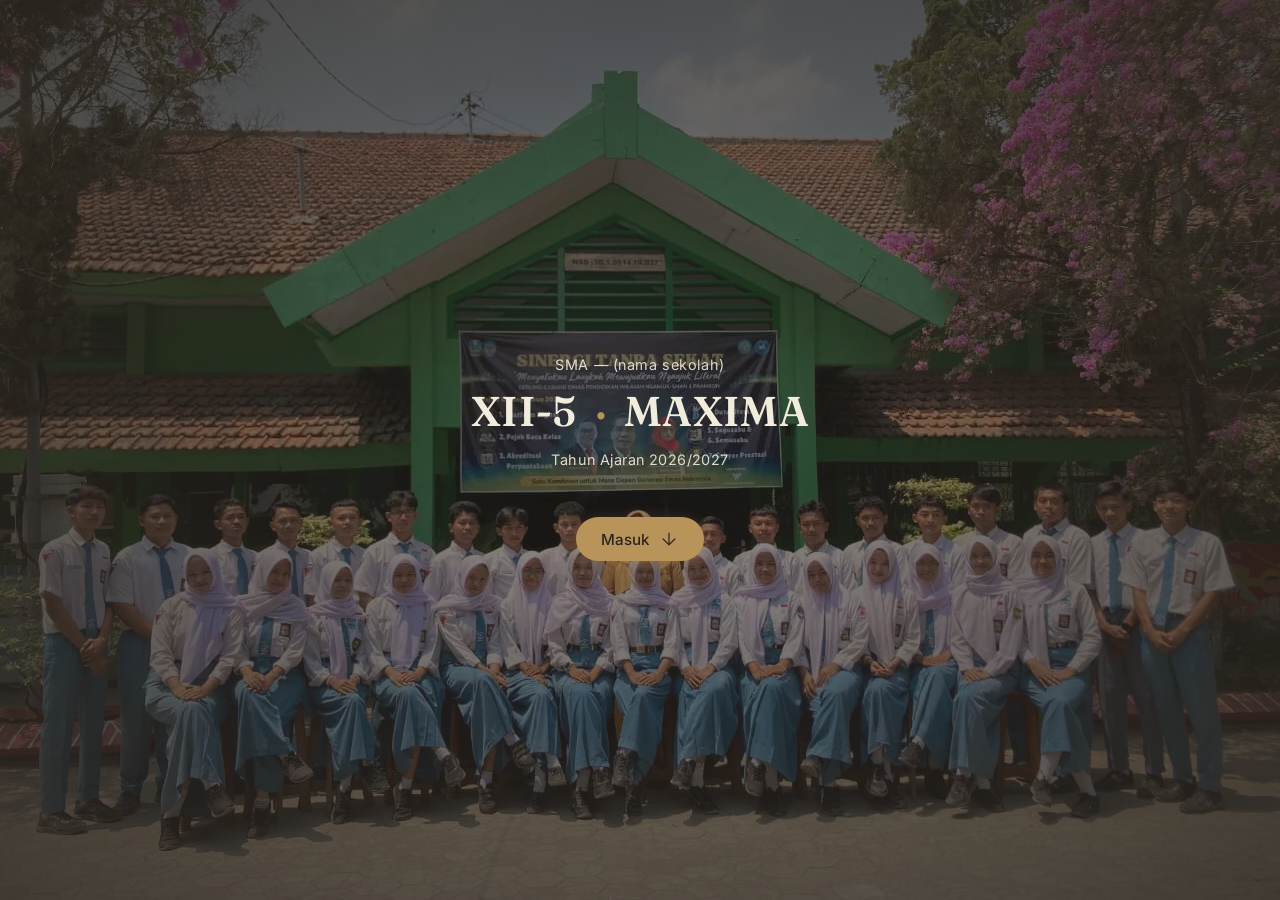
==== index.html @ 44862390 "update 2026-09-27" ====
<!DOCTYPE html>
<html lang="id">
<head>
<meta charset="UTF-8">
<meta name="viewport" content="width=device-width, initial-scale=1.0">
<title>XII-5 · MAXIMA</title>
<link rel="preconnect" href="https://fonts.googleapis.com">
<link rel="preconnect" href="https://fonts.gstatic.com" crossorigin>
<link href="https://fonts.googleapis.com/css2?family=Fraunces:opsz,wght@9..144,500;9..144,600&family=Inter:wght@400;500;600&display=swap" rel="stylesheet">
<link rel="stylesheet" href="css/style.css?v=6">
</head>
<body>

  <!-- ===== LANDING ===== -->
  <section id="landing" class="landing">
    <div class="landing__media">
      <img src="public/images/foto-bersama/foto-utama.webp" alt="" class="landing__photo">
      <div class="landing__overlay"></div>
    </div>
    <div class="landing__content">
      <p class="landing__school">SMA — (nama sekolah)</p>
      <h1 class="landing__title">XII-5 <span class="landing__title-divider">·</span> MAXIMA</h1>
      <p class="landing__year">Tahun Ajaran 2026/2027</p>
      <button id="enterSite" class="landing__enter" aria-label="Masuk ke halaman utama">
        <span>Masuk</span>
        <svg width="20" height="20" viewBox="0 0 24 24" fill="none" stroke="currentColor" stroke-width="1.5">
          <path d="M12 5v14M5 12l7 7 7-7" stroke-linecap="round" stroke-linejoin="round"/>
        </svg>
      </button>
    </div>
  </section>

  <!-- ===== MAIN CONTENT ===== -->
  <main id="main-content" class="main-content" hidden>

    <nav id="navbar" class="navbar">
      <a href="#main-content" class="navbar__brand">XII-5 · MAXIMA</a>
      <div class="navbar__links">
        <a href="#foto-bersama">Foto Bersama</a>
        <a href="#struktur">Struktur</a>
        <a href="#anggota">Anggota</a>
        <a href="#momen">Momen</a>
      </div>
    </nav>

    <!-- FOTO BERSAMA -->
    <section id="foto-bersama" class="section section--foto-bersama reveal">
      <figure class="foto-bersama__frame">
        <img src="public/images/foto-bersama/foto-utama.webp" alt="Foto bersama kelas XII-5 MAXIMA" class="foto-bersama__img">
        <figcaption class="foto-bersama__caption">XII-5 · MAXIMA — 2026/2027</figcaption>
      </figure>
      <p id="fotoBersamaStats" class="foto-bersama__stats"></p>
    </section>

    <!-- STRUKTUR KELAS -->
    <section id="struktur" class="section section--struktur">
      <h2 class="section__heading reveal">Struktur Kelas</h2>
      <div id="strukturKelas" class="struktur-grid">
        <!-- diisi otomatis oleh JS dari data/struktur-kelas.json -->
      </div>
    </section>

    <!-- ANGGOTA KELAS -->
    <section id="anggota" class="section section--anggota">
      <h2 class="section__heading">Anggota Kelas</h2>
      <div class="carousel" id="anggotaCarousel">
        <button class="carousel__arrow carousel__arrow--prev" id="anggotaPrev" aria-label="Sebelumnya">
          <svg width="20" height="20" viewBox="0 0 24 24" fill="none" stroke="currentColor" stroke-width="1.5"><path d="M15 18l-6-6 6-6" stroke-linecap="round" stroke-linejoin="round"/></svg>
        </button>
        <div class="carousel__viewport">
          <div class="carousel__track" id="anggotaTrack">
            <!-- diisi otomatis oleh JS dari data/anggota.json -->
          </div>
        </div>
        <button class="carousel__arrow carousel__arrow--next" id="anggotaNext" aria-label="Selanjutnya">
          <svg width="20" height="20" viewBox="0 0 24 24" fill="none" stroke="currentColor" stroke-width="1.5"><path d="M9 6l6 6-6 6" stroke-linecap="round" stroke-linejoin="round"/></svg>
        </button>
      </div>
    </section>

    <!-- MOMEN-MOMEN -->
    <section id="momen" class="section section--momen reveal">
      <h2 class="section__heading">Momen-Momen</h2>
      <div id="momenContainer" class="momen-container">
        <!-- diisi otomatis oleh JS dari data/momen.json -->
      </div>
    </section>

    <!-- FOOTER -->
    <footer class="footer">
      <div class="footer__socials">
        <a href="#" target="_blank" rel="noopener" aria-label="Instagram kelas" class="footer__icon">
          <svg width="20" height="20" viewBox="0 0 24 24" fill="none" stroke="currentColor" stroke-width="1.5"><rect x="3" y="3" width="18" height="18" rx="5"/><circle cx="12" cy="12" r="4"/><circle cx="17.5" cy="6.5" r="1"/></svg>
        </a>
        <a href="#" target="_blank" rel="noopener" aria-label="TikTok kelas" class="footer__icon">
          <svg width="20" height="20" viewBox="0 0 24 24" fill="none" stroke="currentColor" stroke-width="1.5"><path d="M16 3v10.5a3.5 3.5 0 1 1-3.5-3.5" stroke-linecap="round" stroke-linejoin="round"/><path d="M16 3c0 2.5 2 4.5 4.5 4.5" stroke-linecap="round"/></svg>
        </a>
      </div>
      <p class="footer__credit">
        Dibuat oleh <a href="https://github.com/Dhans62" target="_blank" rel="noopener">Dhans62</a>
      </p>
    </footer>

  </main>

  <!-- ===== MODAL OVERLAY ANGGOTA ===== -->
  <div id="anggotaModal" class="modal">
    <div class="modal__backdrop" data-close></div>
    <div class="modal__card">
      <button class="modal__close" data-close aria-label="Tutup">
        <svg width="22" height="22" viewBox="0 0 24 24" fill="none" stroke="currentColor" stroke-width="1.5"><path d="M6 6l12 12M18 6L6 18" stroke-linecap="round"/></svg>
      </button>
      <div class="modal__photo-wrap">
        <img id="modalPhoto" src="" alt="" class="modal__photo">
      </div>
      <div class="modal__info">
        <span id="modalAbsen" class="modal__absen"></span>
        <h3 id="modalNama" class="modal__nama"></h3>
        <p id="modalTTL" class="modal__ttl"></p>
        <p id="modalHarapan" class="modal__harapan"></p>
      </div>
    </div>
  </div>

<script src="js/data-loader.js?v=6"></script>
<script src="js/main.js?v=6"></script>
</body>
</html>
---- css/style.css ----
/* ===========================================================
   DESIGN TOKENS
   =========================================================== */
:root {
  --cream: #F2ECDD;
  --cream-deep: #E8DFC7;
  --blue: #7FA6C4;
  --blue-deep: #4A7391;
  --gold: #B8945A;
  --ink: #2B2620;
  --ink-soft: #57503F;

  --font-display: "Fraunces", serif;
  --font-body: "Inter", sans-serif;

  --radius-soft: 14px;
  --gap-section: 6rem;
  --gap-inner: 1.5rem;
}

* {
  box-sizing: border-box;
  -webkit-tap-highlight-color: transparent;
}

html { scroll-behavior: smooth; }

body {
  margin: 0;
  background-color: var(--cream);
  background-image: radial-gradient(rgba(184,148,90,0.08) 1px, transparent 1px);
  background-size: 18px 18px;
  color: var(--ink);
  font-family: var(--font-body);
  line-height: 1.6;
  -webkit-font-smoothing: antialiased;
}

img { max-width: 100%; display: block; }

a { color: inherit; }

h1, h2, h3 {
  font-family: var(--font-display);
  margin: 0;
  color: var(--ink);
}

/* ===========================================================
   LANDING
   =========================================================== */
.landing {
  position: relative;
  height: 100vh;
  width: 100%;
  overflow: hidden;
  display: flex;
  align-items: center;
  justify-content: center;
}

.landing__media {
  position: absolute;
  inset: 0;
}

.landing__photo {
  width: 100%;
  height: 100%;
  object-fit: cover;
}

.landing__overlay {
  position: absolute;
  inset: 0;
  background: radial-gradient(ellipse at center, rgba(43,38,32,0.5) 0%, rgba(43,38,32,0.88) 100%);
}

.landing__content {
  position: relative;
  z-index: 2;
  padding: 2rem;
  color: var(--cream);
  max-width: 520px;
  text-align: center;
  animation: landingContentIn 1s ease 0.2s both;
}

@keyframes landingContentIn {
  from { opacity: 0; transform: translateY(16px); }
  to { opacity: 1; transform: translateY(0); }
}

.landing__school {
  font-family: var(--font-body);
  font-size: 0.9rem;
  letter-spacing: 0.04em;
  margin-bottom: 0.75rem;
  opacity: 0.9;
}

.landing__title {
  color: var(--cream);
  font-size: 2.6rem;
  font-weight: 600;
  line-height: 1.15;
  letter-spacing: 0.01em;
}

.landing__title-divider {
  color: var(--gold);
  margin: 0 0.2em;
}

.landing__year {
  font-family: var(--font-body);
  font-size: 0.9rem;
  margin-top: 0.75rem;
  opacity: 0.9;
  letter-spacing: 0.03em;
}

.landing__enter {
  margin-top: 2rem;
  display: inline-flex;
  align-items: center;
  gap: 0.6rem;
  background: var(--gold);
  border: none;
  color: var(--ink);
  font-family: var(--font-body);
  font-weight: 500;
  font-size: 0.95rem;
  padding: 0.75rem 1.6rem;
  border-radius: 999px;
  cursor: pointer;
  transition: transform 0.2s ease, box-shadow 0.2s ease;
  box-shadow: 0 4px 16px rgba(184,148,90,0.3);
}

.landing__enter:hover {
  transform: translateY(-2px);
  box-shadow: 0 6px 20px rgba(184,148,90,0.45);
}

.landing__enter svg {
  transition: transform 0.25s ease;
}

.landing__enter:hover svg {
  transform: translateY(2px);
}

.landing.is-leaving {
  animation: landingFadeOut 0.7s ease forwards;
}

@keyframes landingFadeOut {
  to { opacity: 0; visibility: hidden; }
}

/* ===========================================================
   NAVBAR
   =========================================================== */
.navbar {
  position: sticky;
  top: 0;
  z-index: 50;
  display: flex;
  align-items: center;
  justify-content: space-between;
  padding: 0.9rem 1.25rem;
  background: transparent;
  border-bottom: 1px solid transparent;
  transition: background 0.3s ease, border-color 0.3s ease;
}

.navbar.is-scrolled {
  background: rgba(242,236,221,0.9);
  backdrop-filter: blur(8px);
  border-bottom-color: var(--cream-deep);
}

.navbar__brand {
  font-family: var(--font-display);
  font-weight: 600;
  font-size: 1rem;
  color: var(--ink);
  text-decoration: none;
}

.navbar__links {
  display: none;
  gap: 1.5rem;
}

.navbar__links a {
  font-size: 0.85rem;
  color: var(--ink-soft);
  text-decoration: none;
  transition: color 0.2s ease;
}

.navbar__links a:hover {
  color: var(--gold);
}

@media (min-width: 768px) {
  .navbar__links { display: flex; }
}

/* ===========================================================
   SCROLL REVEAL (custom, dua arah)
   =========================================================== */
.reveal {
  opacity: 0;
  transform: translateY(18px);
  transition: opacity 0.45s ease, transform 0.45s ease;
}

.reveal.is-visible {
  opacity: 1;
  transform: translateY(0);
}

/* ===========================================================
   MAIN CONTENT / SECTIONS
   =========================================================== */
.main-content.is-visible {
  animation: mainFadeIn 0.8s ease forwards;
}

@keyframes mainFadeIn {
  from { opacity: 0; }
  to { opacity: 1; }
}

.section {
  padding: 4rem 1.25rem;
  max-width: 1100px;
  margin: 0 auto;
}

.section__heading {
  font-size: 1.6rem;
  font-weight: 600;
  margin-bottom: 2rem;
  text-align: center;
}

/* ===========================================================
   FOTO BERSAMA
   =========================================================== */
.section--foto-bersama {
  padding-top: 3rem;
  max-width: 780px;
}

.foto-bersama__frame {
  margin: 0;
  border: 1px solid var(--gold);
  padding: 0.6rem;
  border-radius: 4px;
  background: var(--cream-deep);
}

.foto-bersama__img {
  width: 100%;
  border-radius: 2px;
}

.foto-bersama__caption {
  text-align: center;
  font-size: 0.85rem;
  color: var(--ink-soft);
  margin-top: 0.6rem;
  letter-spacing: 0.02em;
}

.foto-bersama__stats {
  text-align: center;
  font-size: 0.8rem;
  color: var(--gold);
  letter-spacing: 0.03em;
  margin-top: 0.75rem;
  font-weight: 500;
}

/* ===========================================================
   STRUKTUR KELAS
   =========================================================== */
.struktur-grid {
  display: flex;
  flex-direction: column;
  align-items: center;
  gap: 2rem;
}

.struktur-row {
  display: flex;
  flex-wrap: wrap;
  justify-content: center;
  gap: 1.25rem;
  width: 100%;
}

.struktur-card {
  text-align: center;
  width: 130px;
}

.struktur-card--level-1 { width: 170px; }

.struktur-card__photo {
  width: 100%;
  aspect-ratio: 3/4;
  object-fit: cover;
  border-radius: var(--radius-soft);
  background: var(--cream-deep);
  transition: transform 0.3s ease;
}

.struktur-card:hover .struktur-card__photo {
  transform: scale(1.04);
}

.struktur-card__nama {
  font-family: var(--font-body);
  font-weight: 600;
  font-size: 0.9rem;
  margin-top: 0.6rem;
}

.struktur-card__jabatan {
  font-size: 0.8rem;
  color: var(--ink-soft);
  margin-top: 0.15rem;
}

/* ===========================================================
   ANGGOTA CAROUSEL
   =========================================================== */
.carousel {
  display: flex;
  align-items: center;
  gap: 0.6rem;
}

.carousel__viewport {
  overflow: hidden;
  flex: 1;
  min-width: 0;
}

.carousel__track {
  display: grid;
}

.carousel__slide {
  grid-area: 1 / 1;
  display: grid;
  grid-template-columns: repeat(2, 1fr);
  grid-template-rows: repeat(2, auto);
  gap: 1rem;
  padding: 0 0.25rem;
  opacity: 0;
  pointer-events: none;
  transition: opacity 0.6s ease;
}

.carousel__slide.is-active {
  opacity: 1;
  pointer-events: auto;
}

@media (min-width: 600px) {
  .carousel__slide { grid-template-columns: repeat(3, 1fr); }
}

@media (min-width: 1024px) {
  .carousel__slide { grid-template-columns: repeat(5, 1fr); grid-template-rows: repeat(2, auto); }
}

.carousel__arrow {
  flex-shrink: 0;
  background: var(--cream-deep);
  border: none;
  border-radius: 999px;
  width: 40px;
  height: 40px;
  display: flex;
  align-items: center;
  justify-content: center;
  color: var(--ink);
  cursor: pointer;
  transition: background 0.2s ease, transform 0.15s ease, color 0.2s ease;
}

.carousel__arrow:hover {
  background: var(--gold);
  color: var(--cream);
}

.carousel__arrow:active {
  transform: scale(0.9);
}

.anggota-card {
  cursor: pointer;
}

.anggota-card__media {
  position: relative;
  border-radius: var(--radius-soft);
  overflow: hidden;
}

.anggota-card__photo {
  width: 100%;
  aspect-ratio: 3/4;
  object-fit: cover;
  background: var(--cream-deep);
  transition: transform 0.35s ease;
  display: block;
}

.anggota-card:hover .anggota-card__photo {
  transform: scale(1.08);
}

.anggota-card__absen {
  position: absolute;
  top: 0.5rem;
  left: 0.5rem;
  background: rgba(43,38,32,0.65);
  color: var(--cream);
  font-size: 0.7rem;
  padding: 0.15rem 0.5rem;
  border-radius: 999px;
  z-index: 2;
}

.anggota-card__hover-info {
  position: absolute;
  inset: 0;
  z-index: 3;
  display: flex;
  flex-direction: column;
  align-items: center;
  justify-content: center;
  text-align: center;
  padding: 0.9rem;
  background: linear-gradient(180deg, rgba(43,38,32,0.35) 0%, rgba(43,38,32,0.85) 100%);
  color: var(--cream);
  opacity: 0;
  transform: translateY(6px);
  transition: opacity 0.3s ease, transform 0.3s ease;
}

.anggota-card__hover-nama {
  font-family: var(--font-body);
  font-weight: 600;
  font-size: 0.9rem;
  margin: 0 0 0.4rem;
}

.anggota-card__hover-harapan {
  font-size: 0.75rem;
  font-style: italic;
  opacity: 0.9;
  margin: 0 0 0.5rem;
}

.anggota-card__hover-hint {
  font-size: 0.65rem;
  color: var(--gold);
  letter-spacing: 0.03em;
}

@media (hover: hover) {
  .anggota-card:hover .anggota-card__hover-info {
    opacity: 1;
    transform: translateY(0);
  }
}

.anggota-card__nama {
  margin-top: 0.5rem;
  font-size: 0.85rem;
  text-align: center;
  color: var(--ink);
}

/* ===========================================================
   MOMEN (MASONRY)
   =========================================================== */
.momen-group {
  margin-bottom: 3rem;
}

.momen-group__title {
  font-family: var(--font-body);
  font-weight: 600;
  font-size: 1rem;
  color: var(--blue-deep);
  margin-bottom: 1rem;
}

.momen-masonry {
  columns: 2;
  column-gap: 0.9rem;
}

@media (min-width: 600px) {
  .momen-masonry { columns: 3; }
}

@media (min-width: 1024px) {
  .momen-masonry { columns: 4; }
}

.momen-masonry img {
  width: 100%;
  margin-bottom: 0.9rem;
  border-radius: var(--radius-soft);
  break-inside: avoid;
  transition: transform 0.3s ease;
}

.momen-masonry img:hover {
  transform: scale(1.03);
}

/* ===========================================================
   FOOTER
   =========================================================== */
.footer {
  text-align: center;
  padding: 3rem 1.25rem 4rem;
  border-top: 1px solid var(--cream-deep);
}

.footer__socials {
  display: flex;
  justify-content: center;
  gap: 1rem;
  margin-bottom: 1rem;
}

.footer__icon {
  color: var(--ink-soft);
  transition: color 0.2s ease;
}

.footer__icon:hover {
  color: var(--gold);
}

.footer__credit {
  font-size: 0.85rem;
  color: var(--ink-soft);
}

.footer__credit a {
  color: var(--blue-deep);
  text-decoration: none;
  border-bottom: 1px solid var(--gold);
}

/* ===========================================================
   MODAL
   =========================================================== */
.modal {
  position: fixed;
  inset: 0;
  z-index: 100;
  display: flex;
  align-items: center;
  justify-content: center;
  padding: 1.25rem;
  opacity: 0;
  visibility: hidden;
  pointer-events: none;
  transition: opacity 0.3s ease, visibility 0.3s ease;
}

.modal.is-open {
  opacity: 1;
  visibility: visible;
  pointer-events: auto;
}

.modal__backdrop {
  position: absolute;
  inset: 0;
  background: rgba(43,38,32,0.55);
  backdrop-filter: blur(6px);
}

.modal__card {
  position: relative;
  background: var(--cream);
  border-radius: var(--radius-soft);
  max-width: 380px;
  width: 100%;
  overflow: hidden;
  display: flex;
  flex-direction: column;
  max-height: 88vh;
  overflow-y: auto;
  transform: scale(0.92) translateY(10px);
  transition: transform 0.35s cubic-bezier(0.34, 1.56, 0.64, 1);
}

.modal.is-open .modal__card {
  transform: scale(1) translateY(0);
}

@media (min-width: 1024px) {
  .modal__card {
    flex-direction: row;
    max-width: 640px;
  }
  .modal__card.modal--reverse {
    flex-direction: row-reverse;
  }
}

.modal__close {
  position: absolute;
  top: 0.75rem;
  right: 0.75rem;
  z-index: 2;
  background: rgba(43,38,32,0.5);
  color: var(--cream);
  border: none;
  border-radius: 999px;
  width: 32px;
  height: 32px;
  display: flex;
  align-items: center;
  justify-content: center;
  cursor: pointer;
  transition: background 0.2s ease, transform 0.15s ease;
}

.modal__close:hover {
  background: var(--gold);
}

.modal__close:active {
  transform: scale(0.9);
}

.modal__photo-wrap {
  flex-shrink: 0;
}

.modal__photo {
  width: 100%;
  aspect-ratio: 3/4;
  object-fit: cover;
}

@media (min-width: 1024px) {
  .modal__photo-wrap { width: 45%; }
  .modal__photo { height: 100%; }
}

.modal__info {
  padding: 1.5rem;
}

.modal__absen {
  font-size: 0.75rem;
  color: var(--gold);
  font-weight: 600;
}

.modal__nama {
  font-size: 1.3rem;
  margin-top: 0.3rem;
}

.modal__ttl {
  font-size: 0.85rem;
  color: var(--ink-soft);
  margin-top: 0.4rem;
}

.modal__harapan {
  font-size: 0.9rem;
  margin-top: 1rem;
  font-style: italic;
  color: var(--ink);
}

/* ===========================================================
   ACCESSIBILITY
   =========================================================== */
:focus-visible {
  outline: 2px solid var(--gold);
  outline-offset: 2px;
}

@media (prefers-reduced-motion: reduce) {
  *, *::before, *::after {
    animation-duration: 0.001ms !important;
    transition-duration: 0.001ms !important;
  }
}
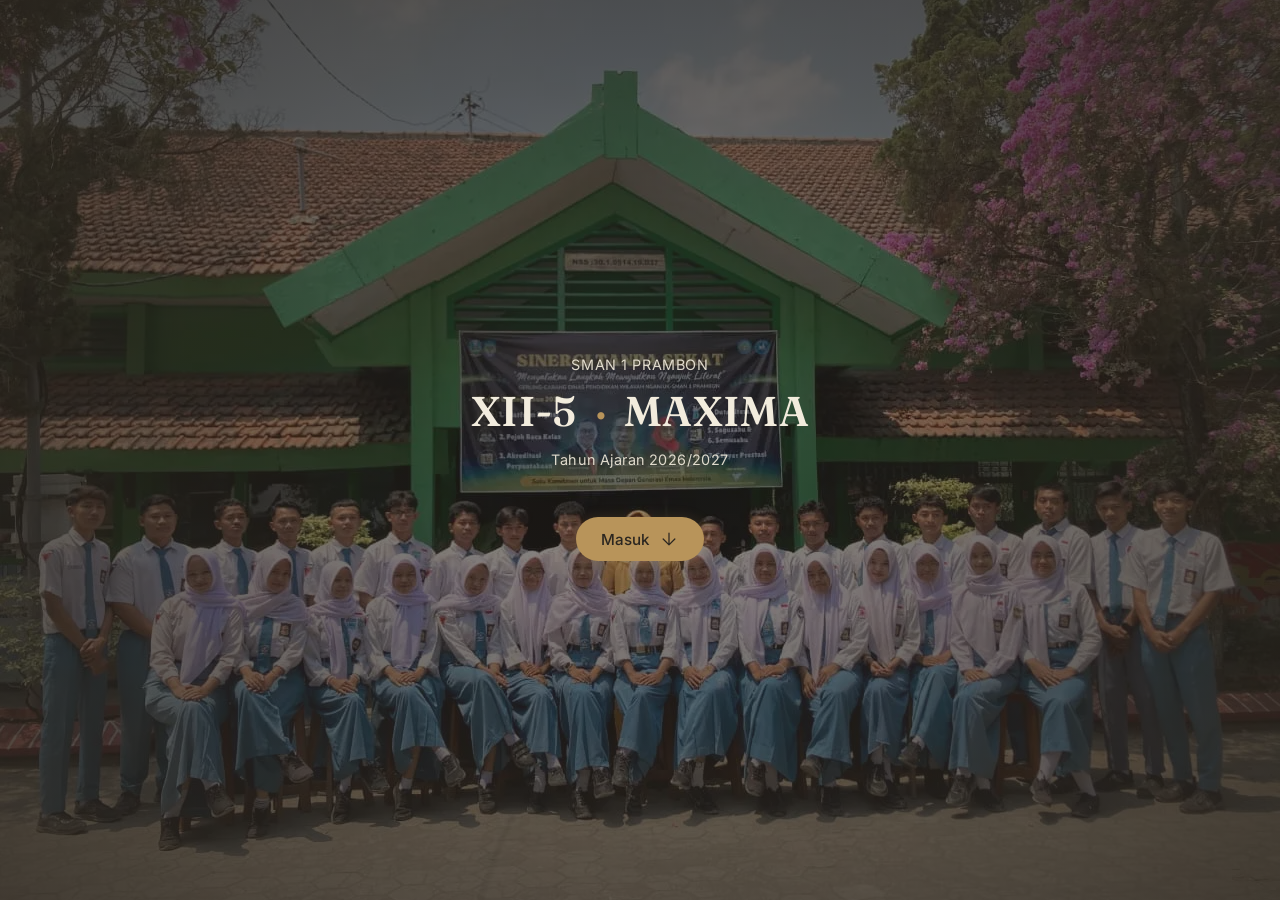
==== commit 3df071b9: "update 2026-09-27" ====
--- a/index.html
+++ b/index.html
@@ -7,7 +7,7 @@
 <link rel="preconnect" href="https://fonts.googleapis.com">
 <link rel="preconnect" href="https://fonts.gstatic.com" crossorigin>
 <link href="https://fonts.googleapis.com/css2?family=Fraunces:opsz,wght@9..144,500;9..144,600&family=Inter:wght@400;500;600&display=swap" rel="stylesheet">
-<link rel="stylesheet" href="css/style.css?v=6">
+<link rel="stylesheet" href="css/style.css?v=9">
 </head>
 <body>
 
@@ -18,7 +18,7 @@
       <div class="landing__overlay"></div>
     </div>
     <div class="landing__content">
-      <p class="landing__school">SMA — (nama sekolah)</p>
+      <p class="landing__school">SMAN 1 PRAMBON</p>
       <h1 class="landing__title">XII-5 <span class="landing__title-divider">·</span> MAXIMA</h1>
       <p class="landing__year">Tahun Ajaran 2026/2027</p>
       <button id="enterSite" class="landing__enter" aria-label="Masuk ke halaman utama">
@@ -89,10 +89,10 @@
     <!-- FOOTER -->
     <footer class="footer">
       <div class="footer__socials">
-        <a href="#" target="_blank" rel="noopener" aria-label="Instagram kelas" class="footer__icon">
+        <a href="https://www.instagram.com/ofc.mmaxima" target="_blank" rel="noopener" aria-label="Instagram kelas" class="footer__icon">
           <svg width="20" height="20" viewBox="0 0 24 24" fill="none" stroke="currentColor" stroke-width="1.5"><rect x="3" y="3" width="18" height="18" rx="5"/><circle cx="12" cy="12" r="4"/><circle cx="17.5" cy="6.5" r="1"/></svg>
         </a>
-        <a href="#" target="_blank" rel="noopener" aria-label="TikTok kelas" class="footer__icon">
+        <a href="https://www.tiktok.com/@ofc.mmaxima" target="_blank" rel="noopener" aria-label="TikTok kelas" class="footer__icon">
           <svg width="20" height="20" viewBox="0 0 24 24" fill="none" stroke="currentColor" stroke-width="1.5"><path d="M16 3v10.5a3.5 3.5 0 1 1-3.5-3.5" stroke-linecap="round" stroke-linejoin="round"/><path d="M16 3c0 2.5 2 4.5 4.5 4.5" stroke-linecap="round"/></svg>
         </a>
       </div>
@@ -122,7 +122,7 @@
     </div>
   </div>
 
-<script src="js/data-loader.js?v=6"></script>
-<script src="js/main.js?v=6"></script>
+<script src="js/data-loader.js?v=9"></script>
+<script src="js/main.js?v=9"></script>
 </body>
 </html>
--- a/css/style.css
+++ b/css/style.css
@@ -215,7 +215,7 @@
 .reveal {
   opacity: 0;
   transform: translateY(18px);
-  transition: opacity 0.45s ease, transform 0.45s ease;
+  transition: opacity 0.7s ease, transform 0.7s ease;
 }
 
 .reveal.is-visible {
@@ -239,6 +239,7 @@
   padding: 4rem 1.25rem;
   max-width: 1100px;
   margin: 0 auto;
+  scroll-margin-top: 70px;
 }
 
 .section__heading {
@@ -253,6 +254,7 @@
    =========================================================== */
 .section--foto-bersama {
   padding-top: 3rem;
+  padding-bottom: 1.5rem;
   max-width: 780px;
 }
 
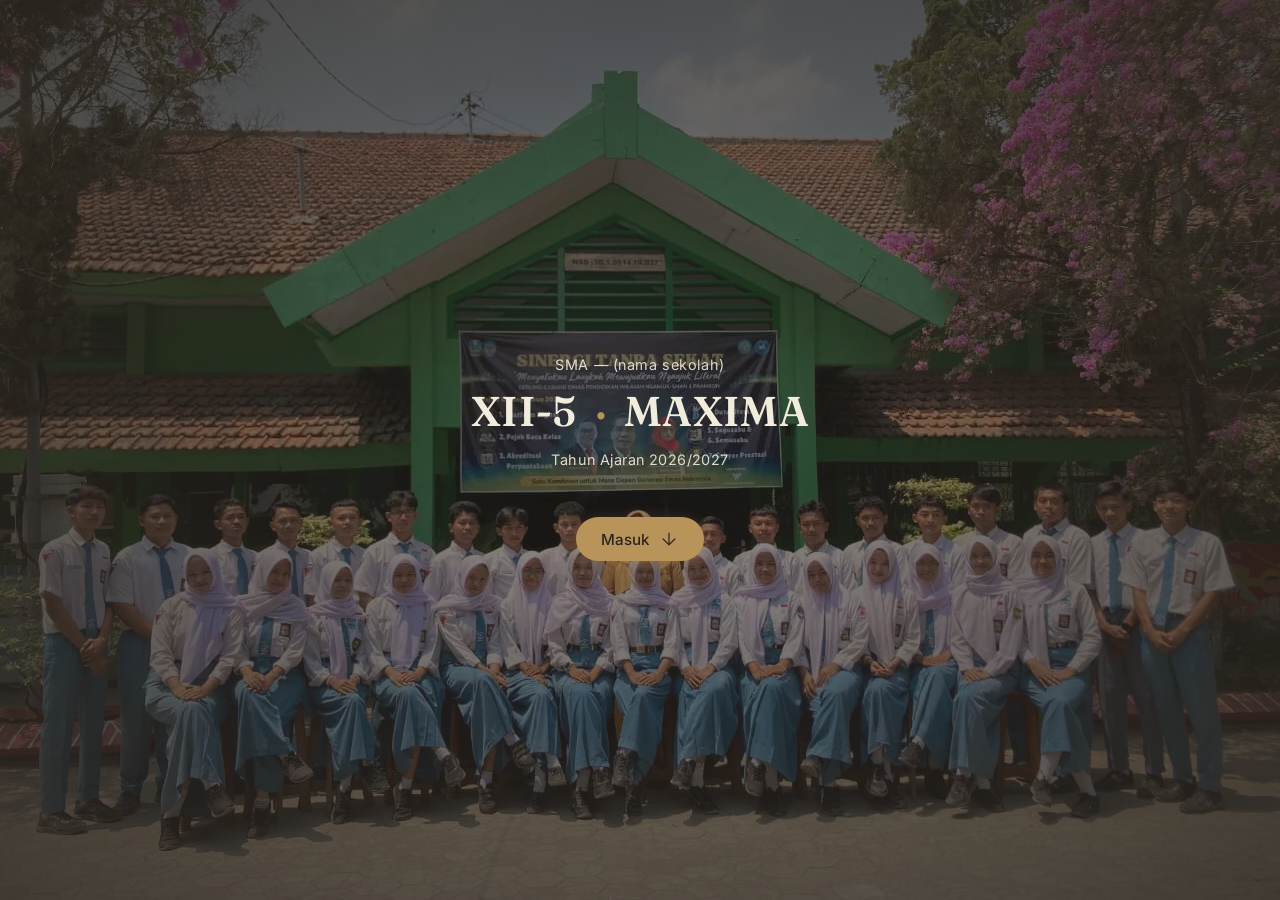
==== commit 8ff90399: "update 2026-10-01" ====
--- a/index.html
+++ b/index.html
@@ -7,7 +7,7 @@
 <link rel="preconnect" href="https://fonts.googleapis.com">
 <link rel="preconnect" href="https://fonts.gstatic.com" crossorigin>
 <link href="https://fonts.googleapis.com/css2?family=Fraunces:opsz,wght@9..144,500;9..144,600&family=Inter:wght@400;500;600&display=swap" rel="stylesheet">
-<link rel="stylesheet" href="css/style.css?v=9">
+<link rel="stylesheet" href="css/style.css?v=6">
 </head>
 <body>
 
@@ -18,7 +18,7 @@
       <div class="landing__overlay"></div>
     </div>
     <div class="landing__content">
-      <p class="landing__school">SMAN 1 PRAMBON</p>
+      <p class="landing__school">SMA — (nama sekolah)</p>
       <h1 class="landing__title">XII-5 <span class="landing__title-divider">·</span> MAXIMA</h1>
       <p class="landing__year">Tahun Ajaran 2026/2027</p>
       <button id="enterSite" class="landing__enter" aria-label="Masuk ke halaman utama">
@@ -40,6 +40,7 @@
         <a href="#struktur">Struktur</a>
         <a href="#anggota">Anggota</a>
         <a href="#momen">Momen</a>
+        <a href="minigame/index.html">Mini Game</a>
       </div>
     </nav>
 
@@ -89,11 +90,14 @@
     <!-- FOOTER -->
     <footer class="footer">
       <div class="footer__socials">
-        <a href="https://www.instagram.com/ofc.mmaxima" target="_blank" rel="noopener" aria-label="Instagram kelas" class="footer__icon">
+        <a href="#" target="_blank" rel="noopener" aria-label="Instagram kelas" class="footer__icon">
           <svg width="20" height="20" viewBox="0 0 24 24" fill="none" stroke="currentColor" stroke-width="1.5"><rect x="3" y="3" width="18" height="18" rx="5"/><circle cx="12" cy="12" r="4"/><circle cx="17.5" cy="6.5" r="1"/></svg>
         </a>
-        <a href="https://www.tiktok.com/@ofc.mmaxima" target="_blank" rel="noopener" aria-label="TikTok kelas" class="footer__icon">
+        <a href="#" target="_blank" rel="noopener" aria-label="TikTok kelas" class="footer__icon">
           <svg width="20" height="20" viewBox="0 0 24 24" fill="none" stroke="currentColor" stroke-width="1.5"><path d="M16 3v10.5a3.5 3.5 0 1 1-3.5-3.5" stroke-linecap="round" stroke-linejoin="round"/><path d="M16 3c0 2.5 2 4.5 4.5 4.5" stroke-linecap="round"/></svg>
+        </a>
+        <a href="minigame/index.html" aria-label="Mini Game" class="footer__icon">
+          <svg width="20" height="20" viewBox="0 0 24 24" fill="none" stroke="currentColor" stroke-width="1.5"><rect x="2" y="8" width="20" height="10" rx="5"/><path d="M7 11v4M5 13h4" stroke-linecap="round"/><circle cx="16" cy="12" r="1"/><circle cx="18.5" cy="14.5" r="1"/></svg>
         </a>
       </div>
       <p class="footer__credit">
@@ -122,7 +126,7 @@
     </div>
   </div>
 
-<script src="js/data-loader.js?v=9"></script>
-<script src="js/main.js?v=9"></script>
+<script src="js/data-loader.js?v=6"></script>
+<script src="js/main.js?v=6"></script>
 </body>
 </html>
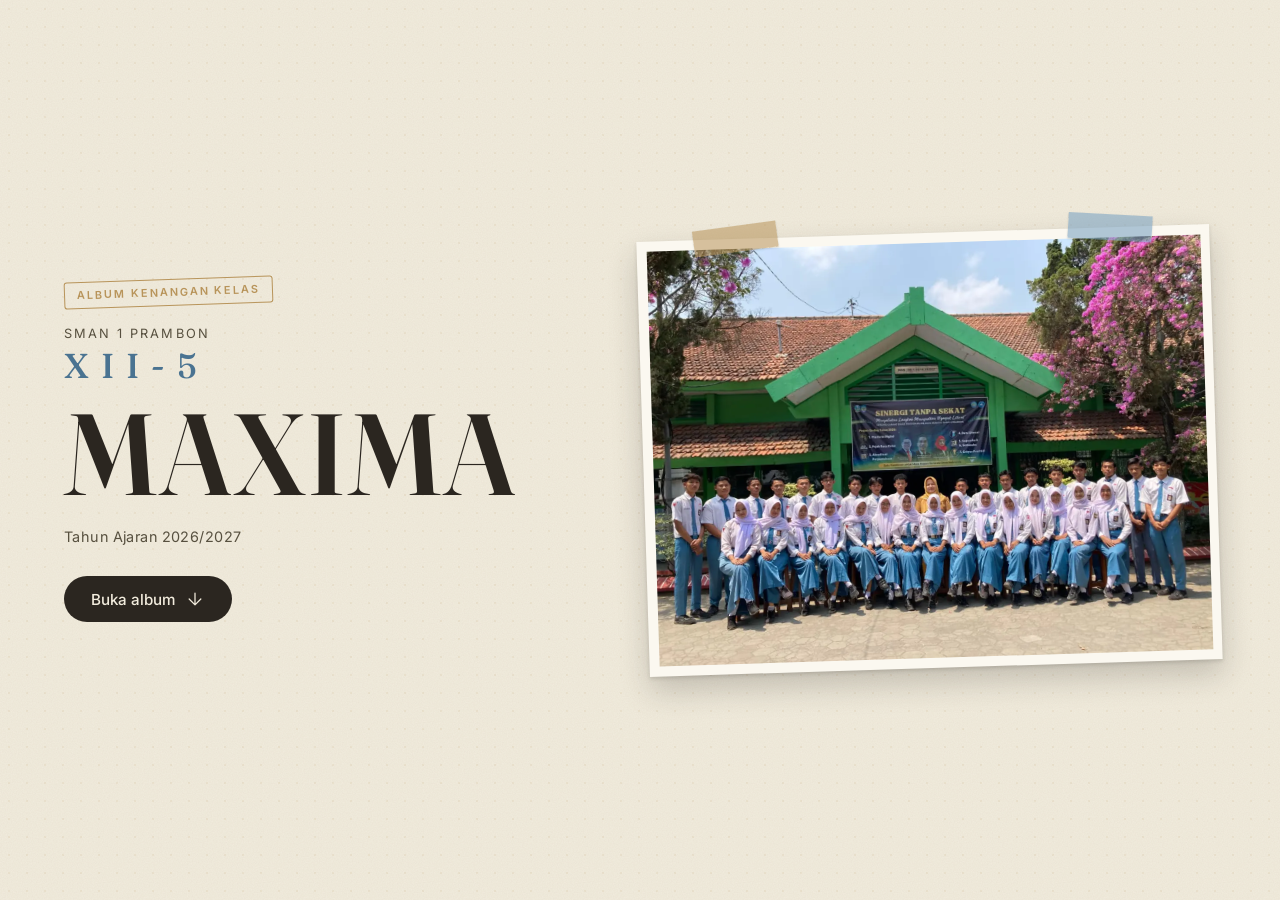
==== commit bc89da51: "update ui" ====
--- a/index.html
+++ b/index.html
@@ -3,30 +3,39 @@
 <head>
 <meta charset="UTF-8">
 <meta name="viewport" content="width=device-width, initial-scale=1.0">
+<meta name="theme-color" content="#F2ECDD">
+<meta name="description" content="Album kenangan kelas XII-5 MAXIMA, SMAN 1 Prambon, tahun ajaran 2026/2027.">
+<meta property="og:title" content="XII-5 · MAXIMA">
+<meta property="og:description" content="Album kenangan kelas XII-5 MAXIMA, SMAN 1 Prambon, 2026/2027.">
+<meta property="og:type" content="website">
+<meta property="og:image" content="https://dhans62.github.io/XII-5-MAXIMA/public/images/foto-bersama/foto-utama.webp">
+<link rel="icon" href="data:image/svg+xml,%3Csvg xmlns='http://www.w3.org/2000/svg' viewBox='0 0 32 32'%3E%3Crect width='32' height='32' rx='8' fill='%23B8945A'/%3E%3Ctext x='16' y='23' font-size='20' text-anchor='middle' font-family='Georgia,serif' fill='%232B2620'%3EM%3C/text%3E%3C/svg%3E">
 <title>XII-5 · MAXIMA</title>
 <link rel="preconnect" href="https://fonts.googleapis.com">
 <link rel="preconnect" href="https://fonts.gstatic.com" crossorigin>
 <link href="https://fonts.googleapis.com/css2?family=Fraunces:opsz,wght@9..144,500;9..144,600&family=Inter:wght@400;500;600&display=swap" rel="stylesheet">
-<link rel="stylesheet" href="css/style.css?v=6">
+<link rel="stylesheet" href="css/style.css?v=10">
 </head>
 <body>
 
   <!-- ===== LANDING ===== -->
   <section id="landing" class="landing">
-    <div class="landing__media">
-      <img src="public/images/foto-bersama/foto-utama.webp" alt="" class="landing__photo">
-      <div class="landing__overlay"></div>
-    </div>
-    <div class="landing__content">
-      <p class="landing__school">SMA — (nama sekolah)</p>
-      <h1 class="landing__title">XII-5 <span class="landing__title-divider">·</span> MAXIMA</h1>
-      <p class="landing__year">Tahun Ajaran 2026/2027</p>
-      <button id="enterSite" class="landing__enter" aria-label="Masuk ke halaman utama">
-        <span>Masuk</span>
-        <svg width="20" height="20" viewBox="0 0 24 24" fill="none" stroke="currentColor" stroke-width="1.5">
-          <path d="M12 5v14M5 12l7 7 7-7" stroke-linecap="round" stroke-linejoin="round"/>
-        </svg>
-      </button>
+    <div class="landing__inner">
+      <figure class="landing__print">
+        <span class="landing__tape landing__tape--l"></span>
+        <span class="landing__tape landing__tape--r"></span>
+        <img src="public/images/foto-bersama/foto-utama.webp" alt="Foto bersama kelas XII-5 MAXIMA" class="landing__photo" fetchpriority="high">
+      </figure>
+      <div class="landing__content">
+        <p class="landing__stamp">Album kenangan kelas</p>
+        <p class="landing__school">SMAN 1 Prambon</p>
+        <h1 class="landing__title"><span class="landing__kelas">XII-5</span>MAXIMA</h1>
+        <p class="landing__year">Tahun Ajaran 2026/2027</p>
+        <button id="enterSite" class="landing__enter" aria-label="Buka album kenangan">
+          <span>Buka album</span>
+          <svg width="20" height="20" viewBox="0 0 24 24" fill="none" stroke="currentColor" stroke-width="1.5"><path d="M12 5v14M5 12l7 7 7-7" stroke-linecap="round" stroke-linejoin="round"/></svg>
+        </button>
+      </div>
     </div>
   </section>
 
@@ -45,7 +54,7 @@
     </nav>
 
     <!-- FOTO BERSAMA -->
-    <section id="foto-bersama" class="section section--foto-bersama reveal">
+    <section id="foto-bersama" class="section section--foto-bersama">
       <figure class="foto-bersama__frame">
         <img src="public/images/foto-bersama/foto-utama.webp" alt="Foto bersama kelas XII-5 MAXIMA" class="foto-bersama__img">
         <figcaption class="foto-bersama__caption">XII-5 · MAXIMA — 2026/2027</figcaption>
@@ -82,6 +91,14 @@
     <!-- MOMEN-MOMEN -->
     <section id="momen" class="section section--momen reveal">
       <h2 class="section__heading">Momen-Momen</h2>
+      <figure id="momenVideo" class="video-frame" hidden>
+        <span class="video-frame__tape video-frame__tape--l"></span>
+        <span class="video-frame__tape video-frame__tape--r"></span>
+        <div class="video-frame__screen">
+          <video class="video-frame__video" controls playsinline></video>
+        </div>
+        <figcaption class="video-frame__caption" hidden></figcaption>
+      </figure>
       <div id="momenContainer" class="momen-container">
         <!-- diisi otomatis oleh JS dari data/momen.json -->
       </div>
@@ -90,10 +107,10 @@
     <!-- FOOTER -->
     <footer class="footer">
       <div class="footer__socials">
-        <a href="#" target="_blank" rel="noopener" aria-label="Instagram kelas" class="footer__icon">
+        <a href="https://www.instagram.com/ofc.mmaxima" target="_blank" rel="noopener" aria-label="Instagram kelas" class="footer__icon">
           <svg width="20" height="20" viewBox="0 0 24 24" fill="none" stroke="currentColor" stroke-width="1.5"><rect x="3" y="3" width="18" height="18" rx="5"/><circle cx="12" cy="12" r="4"/><circle cx="17.5" cy="6.5" r="1"/></svg>
         </a>
-        <a href="#" target="_blank" rel="noopener" aria-label="TikTok kelas" class="footer__icon">
+        <a href="https://www.tiktok.com/@ofc.mmaxima" target="_blank" rel="noopener" aria-label="TikTok kelas" class="footer__icon">
           <svg width="20" height="20" viewBox="0 0 24 24" fill="none" stroke="currentColor" stroke-width="1.5"><path d="M16 3v10.5a3.5 3.5 0 1 1-3.5-3.5" stroke-linecap="round" stroke-linejoin="round"/><path d="M16 3c0 2.5 2 4.5 4.5 4.5" stroke-linecap="round"/></svg>
         </a>
         <a href="minigame/index.html" aria-label="Mini Game" class="footer__icon">
@@ -126,7 +143,16 @@
     </div>
   </div>
 
-<script src="js/data-loader.js?v=6"></script>
-<script src="js/main.js?v=6"></script>
+<!-- ===== LIGHTBOX MOMEN ===== -->
+  <div id="lightbox" class="lightbox" hidden>
+    <button class="lightbox__btn lightbox__close" aria-label="Tutup"><svg width="20" height="20" viewBox="0 0 24 24" fill="none" stroke="currentColor" stroke-width="1.5"><path d="M6 6l12 12M18 6L6 18" stroke-linecap="round" stroke-linejoin="round"/></svg></button>
+    <button class="lightbox__btn lightbox__prev" aria-label="Sebelumnya"><svg width="20" height="20" viewBox="0 0 24 24" fill="none" stroke="currentColor" stroke-width="1.5"><path d="M15 18l-6-6 6-6" stroke-linecap="round" stroke-linejoin="round"/></svg></button>
+    <img id="lightboxImg" class="lightbox__img" alt="">
+    <button class="lightbox__btn lightbox__next" aria-label="Selanjutnya"><svg width="20" height="20" viewBox="0 0 24 24" fill="none" stroke="currentColor" stroke-width="1.5"><path d="M9 6l6 6-6 6" stroke-linecap="round" stroke-linejoin="round"/></svg></button>
+    <span id="lightboxCount" class="lightbox__count"></span>
+  </div>
+
+<script src="js/data-loader.js?v=10"></script>
+<script src="js/main.js?v=10"></script>
 </body>
 </html>
--- a/css/style.css
+++ b/css/style.css
@@ -47,116 +47,155 @@
 }
 
 /* ===========================================================
-   LANDING
+   LANDING — album kenangan
    =========================================================== */
 .landing {
   position: relative;
-  height: 100vh;
+  min-height: 100vh;
+  min-height: 100svh;
   width: 100%;
   overflow: hidden;
   display: flex;
   align-items: center;
   justify-content: center;
-}
-
-.landing__media {
+  padding: 2rem 1.25rem;
+  background-color: var(--cream);
+  background-image: url("data:image/svg+xml,%3Csvg xmlns='http://www.w3.org/2000/svg' width='160' height='160'%3E%3Cfilter id='n'%3E%3CfeTurbulence type='fractalNoise' baseFrequency='.8' numOctaves='2' stitchTiles='stitch'/%3E%3CfeColorMatrix values='0 0 0 0 .17 0 0 0 0 .15 0 0 0 0 .12 0 0 0 .07 0'/%3E%3C/filter%3E%3Crect width='100%25' height='100%25' filter='url(%23n)'/%3E%3C/svg%3E"), radial-gradient(rgba(184,148,90,0.1) 1px, transparent 1px);
+  background-size: auto, 18px 18px;
+}
+
+.landing__inner {
+  width: 100%;
+  max-width: 520px;
+  display: flex;
+  flex-direction: column;
+  align-items: center;
+  gap: 2.25rem;
+  text-align: center;
+}
+
+.landing__print {
+  position: relative;
+  width: 100%;
+  margin: 0;
+  padding: 0.6rem;
+  background: #FBF8F0;
+  box-shadow: 0 14px 30px rgba(43,38,32,0.22), 0 2px 4px rgba(43,38,32,0.15);
+  transform: rotate(-1.8deg);
+  view-transition-name: album;
+  animation: printIn 1s cubic-bezier(0.22, 1, 0.36, 1) both;
+}
+
+@keyframes printIn {
+  from { opacity: 0; transform: translateY(24px) rotate(-5deg); }
+  to { opacity: 1; transform: translateY(0) rotate(-1.8deg); }
+}
+
+.landing__photo { width: 100%; height: auto; display: block; }
+
+.landing__tape {
   position: absolute;
-  inset: 0;
-}
-
-.landing__photo {
-  width: 100%;
-  height: 100%;
-  object-fit: cover;
-}
-
-.landing__overlay {
-  position: absolute;
-  inset: 0;
-  background: radial-gradient(ellipse at center, rgba(43,38,32,0.5) 0%, rgba(43,38,32,0.88) 100%);
-}
-
-.landing__content {
-  position: relative;
-  z-index: 2;
-  padding: 2rem;
-  color: var(--cream);
-  max-width: 520px;
-  text-align: center;
-  animation: landingContentIn 1s ease 0.2s both;
-}
+  top: -13px;
+  width: 84px;
+  height: 26px;
+  background: rgba(184,148,90,0.55);
+  box-shadow: 0 1px 2px rgba(43,38,32,0.15);
+}
+.landing__tape--l { left: 10%; transform: rotate(-6deg); }
+.landing__tape--r { right: 10%; transform: rotate(5deg); background: rgba(127,166,196,0.6); }
+
+.landing__content { animation: landingContentIn 1s ease 0.35s both; }
 
 @keyframes landingContentIn {
   from { opacity: 0; transform: translateY(16px); }
   to { opacity: 1; transform: translateY(0); }
 }
 
+.landing__stamp {
+  display: inline-block;
+  margin: 0;
+  padding: 0.25rem 0.75rem;
+  border: 1px solid var(--gold);
+  border-radius: 3px;
+  color: var(--gold);
+  font-size: 0.68rem;
+  font-weight: 600;
+  letter-spacing: 0.18em;
+  text-transform: uppercase;
+  transform: rotate(-2deg);
+}
+
 .landing__school {
-  font-family: var(--font-body);
+  margin: 1.1rem 0 0.3rem;
+  font-size: 0.8rem;
+  letter-spacing: 0.16em;
+  text-transform: uppercase;
+  color: var(--ink-soft);
+}
+
+.landing__title {
+  font-size: clamp(3.2rem, 15vw, 5.2rem);
+  font-weight: 600;
+  line-height: 1;
+  letter-spacing: 0.01em;
+}
+
+.landing__kelas {
+  display: block;
+  font-size: 0.3em;
+  font-weight: 500;
+  letter-spacing: 0.35em;
+  color: var(--blue-deep);
+  margin-bottom: 0.35em;
+}
+
+.landing__year {
+  margin: 0.9rem 0 0;
   font-size: 0.9rem;
-  letter-spacing: 0.04em;
-  margin-bottom: 0.75rem;
-  opacity: 0.9;
-}
-
-.landing__title {
+  color: var(--ink-soft);
+  letter-spacing: 0.03em;
+}
+
+.landing__enter {
+  margin-top: 1.75rem;
+  display: inline-flex;
+  align-items: center;
+  gap: 0.6rem;
+  background: var(--ink);
+  border: none;
   color: var(--cream);
-  font-size: 2.6rem;
-  font-weight: 600;
-  line-height: 1.15;
-  letter-spacing: 0.01em;
-}
-
-.landing__title-divider {
-  color: var(--gold);
-  margin: 0 0.2em;
-}
-
-.landing__year {
-  font-family: var(--font-body);
-  font-size: 0.9rem;
-  margin-top: 0.75rem;
-  opacity: 0.9;
-  letter-spacing: 0.03em;
-}
-
-.landing__enter {
-  margin-top: 2rem;
-  display: inline-flex;
-  align-items: center;
-  gap: 0.6rem;
-  background: var(--gold);
-  border: none;
-  color: var(--ink);
   font-family: var(--font-body);
   font-weight: 500;
   font-size: 0.95rem;
-  padding: 0.75rem 1.6rem;
+  padding: 0.8rem 1.7rem;
   border-radius: 999px;
   cursor: pointer;
-  transition: transform 0.2s ease, box-shadow 0.2s ease;
-  box-shadow: 0 4px 16px rgba(184,148,90,0.3);
-}
-
-.landing__enter:hover {
-  transform: translateY(-2px);
-  box-shadow: 0 6px 20px rgba(184,148,90,0.45);
-}
-
-.landing__enter svg {
-  transition: transform 0.25s ease;
-}
-
-.landing__enter:hover svg {
-  transform: translateY(2px);
-}
-
-.landing.is-leaving {
-  animation: landingFadeOut 0.7s ease forwards;
-}
-
-@keyframes landingFadeOut {
-  to { opacity: 0; visibility: hidden; }
+  transition: background 0.2s ease, transform 0.2s ease;
+}
+.landing__enter:hover { background: var(--gold); color: var(--ink); transform: translateY(-2px); }
+.landing__enter svg { transition: transform 0.25s ease; }
+.landing__enter:hover svg { transform: translateY(2px); }
+
+.landing.is-leaving { animation: landingFadeOut 0.6s ease forwards; }
+@keyframes landingFadeOut { to { opacity: 0; visibility: hidden; } }
+
+::view-transition-group(album) {
+  animation-duration: 0.9s;
+  animation-timing-function: cubic-bezier(0.22, 1, 0.36, 1);
+}
+::view-transition-old(root), ::view-transition-new(root) { animation-duration: 0.5s; }
+
+@media (min-width: 900px) {
+  .landing { padding: 3rem 4rem; }
+  .landing__inner {
+    max-width: 1180px;
+    display: grid;
+    grid-template-columns: 1fr 1.15fr;
+    gap: 5rem;
+    text-align: left;
+  }
+  .landing__content { order: -1; }
+  .landing__title { font-size: clamp(4.5rem, 9vw, 8rem); }
 }
 
 /* ===========================================================
@@ -711,3 +750,132 @@
     transition-duration: 0.001ms !important;
   }
 }
+
+/* ===========================================================
+   v7 — skin scrapbook, desktop, lightbox
+   =========================================================== */
+.foto-bersama__frame { view-transition-name: album; background: #FBF8F0; box-shadow: 0 10px 24px rgba(43,38,32,0.15); }
+
+body { counter-reset: sec; }
+.section__heading {
+  counter-increment: sec;
+  font-size: clamp(1.9rem, 5vw, 2.8rem);
+}
+.section__heading::before {
+  content: "0" counter(sec);
+  display: block;
+  font-family: var(--font-body);
+  font-size: 0.75rem;
+  font-weight: 600;
+  letter-spacing: 0.25em;
+  color: var(--gold);
+  margin-bottom: 0.4rem;
+}
+.section__heading::after {
+  content: "";
+  display: block;
+  width: 44px;
+  height: 2px;
+  background: var(--gold);
+  margin: 0.9rem auto 0;
+}
+
+.section--struktur, .section--anggota, .section--momen {
+  border-top: 1px solid rgba(184,148,90,0.35);
+}
+
+.momen-masonry img {
+  background: #FBF8F0;
+  padding: 6px;
+  border-radius: 3px;
+  box-shadow: 0 6px 16px rgba(43,38,32,0.15);
+  margin-bottom: 1.1rem;
+  cursor: zoom-in;
+}
+.momen-masonry img:nth-child(3n+1) { transform: rotate(-1deg); }
+.momen-masonry img:nth-child(3n+2) { transform: rotate(0.8deg); }
+.momen-masonry img:hover { transform: rotate(0) scale(1.03); }
+
+@media (min-width: 1024px) {
+  .section--struktur, .section--anggota, .section--momen { padding: 6rem 2rem; }
+  .section--foto-bersama { max-width: 1000px; }
+  .struktur-grid { gap: 2.75rem; }
+  .struktur-row { gap: 2rem; }
+  .struktur-card { width: 160px; }
+  .struktur-card--level-1 { width: 210px; }
+}
+
+.lightbox {
+  position: fixed;
+  inset: 0;
+  z-index: 120;
+  display: flex;
+  align-items: center;
+  justify-content: center;
+  padding: 1rem;
+  background: rgba(43,38,32,0.92);
+}
+.lightbox[hidden] { display: none; }
+.lightbox__img {
+  max-width: 100%;
+  max-height: 86vh;
+  max-height: 86svh;
+  background: #FBF8F0;
+  padding: 6px;
+  border-radius: 3px;
+}
+.lightbox__btn {
+  position: absolute;
+  width: 44px;
+  height: 44px;
+  display: flex;
+  align-items: center;
+  justify-content: center;
+  border: none;
+  border-radius: 999px;
+  background: rgba(242,236,221,0.16);
+  color: var(--cream);
+  cursor: pointer;
+  transition: background 0.2s ease;
+}
+.lightbox__btn:hover { background: var(--gold); }
+.lightbox__close { top: 1rem; right: 1rem; }
+.lightbox__prev { left: 0.75rem; top: 50%; translate: 0 -50%; }
+.lightbox__next { right: 0.75rem; top: 50%; translate: 0 -50%; }
+.lightbox__count { position: absolute; bottom: 1rem; color: var(--cream); font-size: 0.8rem; opacity: 0.8; }
+
+/* ===========================================================
+   VIDEO MOMEN (tampil hanya jika data/video.json terisi)
+   =========================================================== */
+.video-frame {
+  position: relative;
+  max-width: 820px;
+  margin: 0 auto 3.5rem;
+  padding: 0.6rem 0.6rem 0;
+  background: #FBF8F0;
+  box-shadow: 0 14px 30px rgba(43,38,32,0.22), 0 2px 4px rgba(43,38,32,0.15);
+  transform: rotate(-0.6deg);
+}
+.video-frame[hidden] { display: none; }
+.video-frame__screen { aspect-ratio: 16 / 9; background: var(--ink); overflow: hidden; }
+.video-frame__video { width: 100%; height: 100%; display: block; object-fit: contain; }
+.video-frame__caption {
+  padding: 0.7rem 0.4rem 0.9rem;
+  text-align: center;
+  font-family: var(--font-display);
+  color: var(--ink-soft);
+}
+.video-frame__caption[hidden] { display: none; }
+.video-frame__tape {
+  position: absolute;
+  top: -13px;
+  width: 84px;
+  height: 26px;
+  background: rgba(184,148,90,0.55);
+  box-shadow: 0 1px 2px rgba(43,38,32,0.15);
+  z-index: 1;
+}
+.video-frame__tape--l { left: 8%; transform: rotate(-6deg); }
+.video-frame__tape--r { right: 8%; transform: rotate(5deg); background: rgba(127,166,196,0.6); }
+
+.momen-masonry img { height: auto; }
